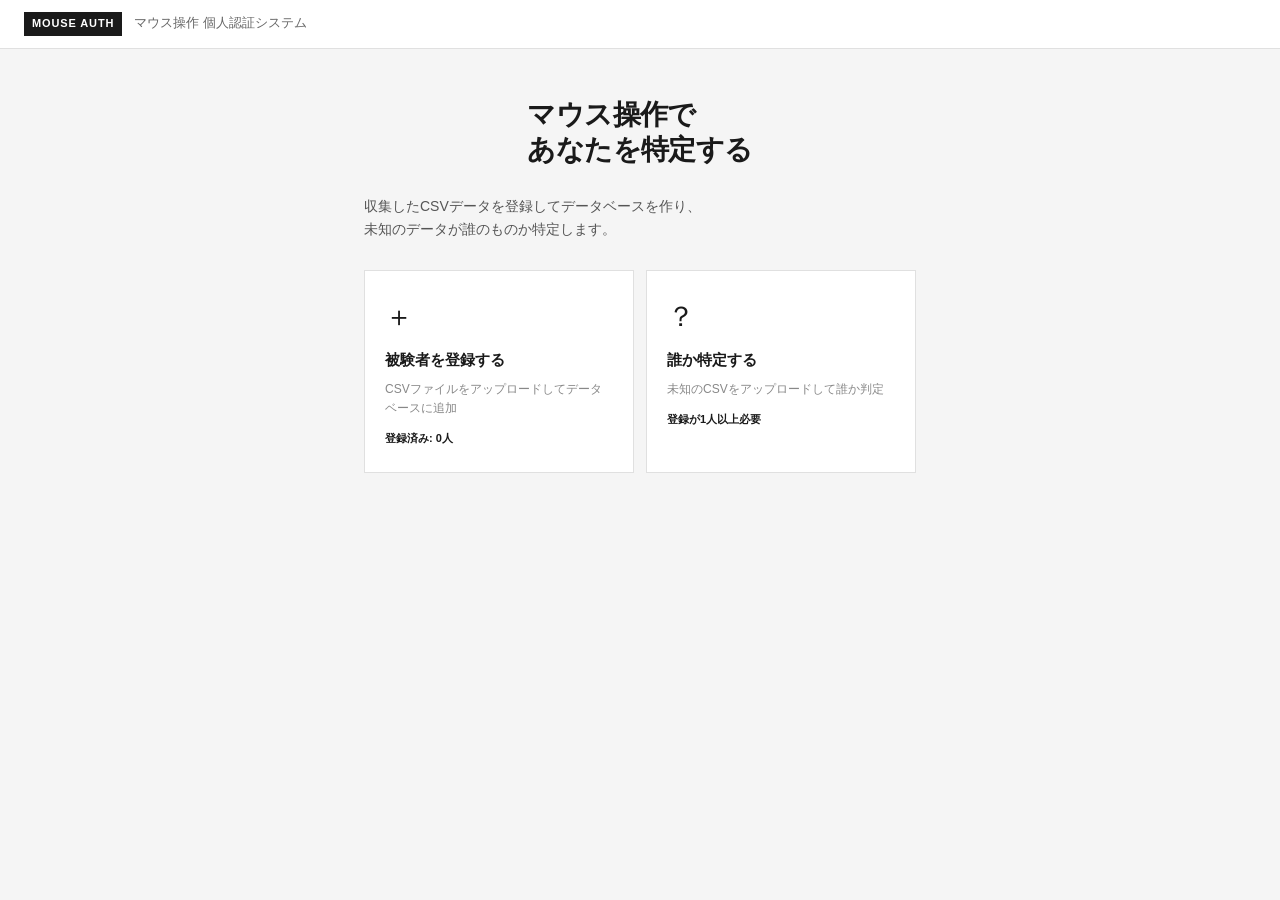
==== index.html @ 6346a67e "Add files via upload" ====
<!DOCTYPE html>
<html lang="ja">
<head>
    <meta charset="UTF-8">
    <meta name="viewport" content="width=device-width, initial-scale=1.0">
    <title>マウス認証システム</title>
    <link rel="stylesheet" href="style.css">
</head>
<body>

<!-- ==============================
     VIEW: ホーム
============================== -->
<div class="view active" id="view-home">
    <header class="header">
        <span class="badge">MOUSE AUTH</span>
        <span class="header-title">マウス操作 個人認証システム</span>
    </header>

    <div class="content">
        <h1>マウス操作で<br>あなたを特定する</h1>
        <p>収集したCSVデータを登録してデータベースを作り、<br>未知のデータが誰のものか特定します。</p>

        <div class="card-grid">
            <div class="card" onclick="showView('view-register')">
                <div class="card-icon">＋</div>
                <div class="card-title">被験者を登録する</div>
                <div class="card-desc">CSVファイルをアップロードしてデータベースに追加</div>
                <div class="card-count" id="home-count">登録済み: 0人</div>
            </div>
            <div class="card" onclick="showView('view-auth')">
                <div class="card-icon">？</div>
                <div class="card-title">誰か特定する</div>
                <div class="card-desc">未知のCSVをアップロードして誰か判定</div>
                <div class="card-count">登録が1人以上必要</div>
            </div>
        </div>

        <div class="db-status" id="db-status" style="display:none">
            <div class="db-status-title">登録済み被験者</div>
            <div id="db-list" class="db-list"></div>
            <button class="btn-danger" onclick="clearDatabase()">データベースをリセット</button>
        </div>
    </div>
</div>


<!-- ==============================
     VIEW: 登録
============================== -->
<div class="view" id="view-register">
    <header class="header">
        <button class="back-btn" onclick="showView('view-home')">← 戻る</button>
        <span class="badge">REGISTER</span>
        <span class="header-title">被験者を登録</span>
    </header>

    <div class="content">
        <h2>CSVファイルをアップロード</h2>
        <p>データ収集サイトでダウンロードしたCSVをアップロードしてください。<br>同じ被験者のファイルを複数まとめて選択できます。</p>

        <div class="upload-area" id="upload-area-register"
            ondragover="event.preventDefault()"
            ondrop="handleDrop(event, 'register')">
            <div class="upload-icon">↑</div>
            <div class="upload-text">クリックまたはドラッグ＆ドロップ</div>
            <div class="upload-sub">mouse_ID_SESSION.csv</div>
            <input type="file" id="file-input-register" accept=".csv" multiple
                style="display:none" onchange="handleFiles(this.files, 'register')">
        </div>

        <div id="register-result" class="result-box" style="display:none"></div>

        <button class="btn" onclick="document.getElementById('file-input-register').click()">
            ファイルを選択
        </button>
    </div>
</div>


<!-- ==============================
     VIEW: 認証
============================== -->
<div class="view" id="view-auth">
    <header class="header">
        <button class="back-btn" onclick="showView('view-home')">← 戻る</button>
        <span class="badge">AUTH</span>
        <span class="header-title">誰か特定する</span>
    </header>

    <div class="content">
        <h2>未知のCSVをアップロード</h2>
        <p>誰のものか分からないCSVファイルをアップロードしてください。<br>データベースと比較して最も近い人物を特定します。</p>

        <div class="upload-area" id="upload-area-auth"
            ondragover="event.preventDefault()"
            ondrop="handleDrop(event, 'auth')">
            <div class="upload-icon">↑</div>
            <div class="upload-text">クリックまたはドラッグ＆ドロップ</div>
            <div class="upload-sub">判定したいCSVファイル</div>
            <input type="file" id="file-input-auth" accept=".csv"
                style="display:none" onchange="handleFiles(this.files, 'auth')">
        </div>

        <div id="auth-result" style="display:none">
            <!-- 判定結果 -->
            <div class="result-verdict" id="result-verdict"></div>

            <!-- スコア一覧 -->
            <div class="score-list" id="score-list"></div>

            <!-- 特徴量比較 -->
            <div class="feature-compare" id="feature-compare"></div>
        </div>

        <button class="btn" onclick="document.getElementById('file-input-auth').click()">
            ファイルを選択
        </button>
    </div>
</div>

<script src="auth.js"></script>
</body>
</html>
---- style.css ----
*, *::before, *::after { box-sizing: border-box; margin: 0; padding: 0; }

body {
    font-family: 'Helvetica Neue', Arial, sans-serif;
    background: #f5f5f5;
    color: #1a1a1a;
    font-size: 15px;
    line-height: 1.6;
    min-height: 100vh;
}

/* =====================
   View system
===================== */
.view { display: none; min-height: 100vh; flex-direction: column; }
.view.active { display: flex; }

/* =====================
   Header
===================== */
.header {
    background: #fff;
    border-bottom: 1px solid #e0e0e0;
    padding: 12px 24px;
    display: flex;
    align-items: center;
    gap: 12px;
    position: sticky;
    top: 0;
    z-index: 10;
}

.badge {
    font-size: 11px;
    font-weight: 700;
    background: #1a1a1a;
    color: #fff;
    padding: 3px 8px;
    letter-spacing: 0.08em;
}

.header-title { font-size: 13px; color: #666; }

.back-btn {
    background: none;
    border: 1px solid #e0e0e0;
    font-size: 13px;
    padding: 4px 12px;
    cursor: pointer;
    font-family: inherit;
    color: #444;
    transition: border-color 0.15s;
}
.back-btn:hover { border-color: #1a1a1a; }

/* =====================
   Content
===================== */
.content {
    flex: 1;
    display: flex;
    flex-direction: column;
    align-items: center;
    padding: 48px 24px;
    gap: 28px;
    max-width: 600px;
    margin: 0 auto;
    width: 100%;
}

h1 { font-size: 28px; font-weight: 700; letter-spacing: -0.02em; line-height: 1.25; }
h2 { font-size: 22px; font-weight: 700; letter-spacing: -0.01em; align-self: flex-start; }
p  { font-size: 14px; color: #555; align-self: flex-start; line-height: 1.7; }

/* =====================
   Home cards
===================== */
.card-grid {
    display: grid;
    grid-template-columns: 1fr 1fr;
    gap: 12px;
    width: 100%;
}

.card {
    background: #fff;
    border: 1px solid #e0e0e0;
    padding: 24px 20px;
    cursor: pointer;
    transition: border-color 0.15s, box-shadow 0.15s;
    display: flex;
    flex-direction: column;
    gap: 8px;
}
.card:hover { border-color: #1a1a1a; box-shadow: 0 2px 8px rgba(0,0,0,0.06); }

.card-icon { font-size: 28px; }
.card-title { font-size: 15px; font-weight: 700; }
.card-desc { font-size: 12px; color: #888; line-height: 1.6; }
.card-count { font-size: 11px; font-weight: 700; color: #1a1a1a; margin-top: 4px; }

/* =====================
   DB Status
===================== */
.db-status {
    background: #fff;
    border: 1px solid #e0e0e0;
    padding: 20px;
    width: 100%;
}
.db-status-title {
    font-size: 11px;
    font-weight: 700;
    color: #999;
    letter-spacing: 0.08em;
    text-transform: uppercase;
    margin-bottom: 12px;
}
.db-list { display: flex; flex-direction: column; gap: 6px; margin-bottom: 16px; }
.db-item {
    display: flex;
    justify-content: space-between;
    align-items: center;
    font-size: 13px;
    padding: 8px 0;
    border-bottom: 1px solid #f0f0f0;
}
.db-item:last-child { border-bottom: none; }
.db-item-id { font-weight: 700; }
.db-item-sessions { color: #888; font-size: 12px; }

/* =====================
   Upload area
===================== */
.upload-area {
    width: 100%;
    border: 2px dashed #d0d0d0;
    background: #fff;
    padding: 40px 24px;
    text-align: center;
    cursor: pointer;
    transition: border-color 0.15s, background 0.15s;
    display: flex;
    flex-direction: column;
    align-items: center;
    gap: 8px;
}
.upload-area:hover { border-color: #1a1a1a; background: #fafafa; }

.upload-icon { font-size: 32px; color: #ccc; }
.upload-text { font-size: 14px; font-weight: 600; color: #444; }
.upload-sub { font-size: 12px; color: #aaa; }

/* =====================
   Buttons
===================== */
.btn {
    background: #1a1a1a;
    color: #fff;
    border: none;
    font-family: inherit;
    font-size: 14px;
    font-weight: 700;
    padding: 12px 28px;
    cursor: pointer;
    transition: background 0.15s;
}
.btn:hover  { background: #333; }
.btn:active { background: #000; }

.btn-danger {
    background: none;
    border: 1px solid #e0e0e0;
    color: #e53e3e;
    font-family: inherit;
    font-size: 12px;
    padding: 8px 16px;
    cursor: pointer;
    transition: border-color 0.15s;
}
.btn-danger:hover { border-color: #e53e3e; }

/* =====================
   Register result
===================== */
.result-box {
    width: 100%;
    background: #fff;
    border: 1px solid #e0e0e0;
    border-left: 3px solid #1a1a1a;
    padding: 16px;
    font-size: 13px;
    color: #333;
    line-height: 1.9;
}
.result-box.success { border-left-color: #38a169; }
.result-box.error   { border-left-color: #e53e3e; }

/* =====================
   Auth result: verdict
===================== */
.result-verdict {
    width: 100%;
    background: #1a1a1a;
    color: #fff;
    padding: 28px 24px;
    margin-bottom: 12px;
    display: flex;
    flex-direction: column;
    gap: 8px;
}
.verdict-label {
    font-size: 11px;
    letter-spacing: 0.12em;
    font-weight: 700;
    color: #aaa;
    text-transform: uppercase;
}
.verdict-name {
    font-size: 36px;
    font-weight: 700;
    letter-spacing: -0.02em;
}
.verdict-score {
    font-size: 13px;
    color: #ccc;
}

/* =====================
   Score list
===================== */
.score-list {
    width: 100%;
    display: flex;
    flex-direction: column;
    gap: 6px;
    margin-bottom: 12px;
}

.score-item {
    background: #fff;
    border: 1px solid #e0e0e0;
    padding: 12px 16px;
    display: flex;
    flex-direction: column;
    gap: 6px;
}
.score-item.top { border-color: #1a1a1a; }

.score-row {
    display: flex;
    justify-content: space-between;
    align-items: center;
    font-size: 13px;
}
.score-id   { font-weight: 700; }
.score-pct  { font-size: 13px; font-weight: 700; }

.score-bar-track {
    height: 4px;
    background: #f0f0f0;
    border-radius: 2px;
    overflow: hidden;
}
.score-bar-fill {
    height: 100%;
    background: #1a1a1a;
    border-radius: 2px;
    transition: width 0.6s ease;
}
.score-item.top .score-bar-fill { background: #1a1a1a; }

/* =====================
   Feature compare
===================== */
.feature-compare {
    width: 100%;
    background: #fff;
    border: 1px solid #e0e0e0;
    padding: 16px;
}
.feature-compare-title {
    font-size: 11px;
    font-weight: 700;
    color: #999;
    letter-spacing: 0.08em;
    text-transform: uppercase;
    margin-bottom: 12px;
}
.feature-row {
    display: grid;
    grid-template-columns: 1fr 1fr 1fr;
    gap: 4px;
    padding: 7px 0;
    border-bottom: 1px solid #f0f0f0;
    font-size: 12px;
    align-items: center;
}
.feature-row:last-child { border-bottom: none; }
.feature-name  { color: #888; }
.feature-val   { font-weight: 700; text-align: right; font-variant-numeric: tabular-nums; }
.feature-val.unknown { color: #1a1a1a; }
.feature-val.known   { color: #888; }
.feature-diff  { text-align: right; font-size: 11px; }
.feature-diff.close { color: #38a169; }
.feature-diff.far   { color: #e53e3e; }
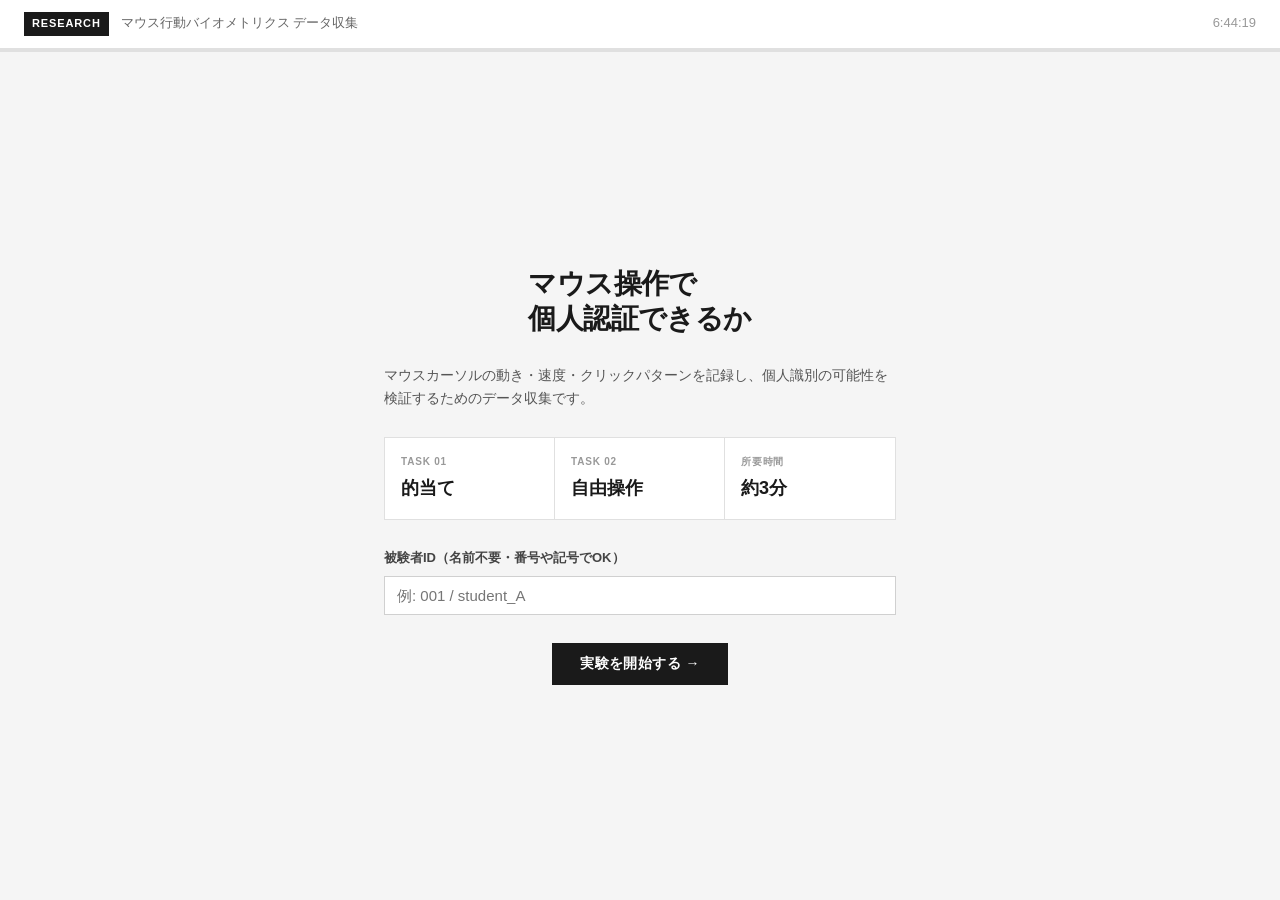
==== commit 6d87ef1e: "Add files via upload" ====
--- a/index.html
+++ b/index.html
@@ -3,122 +3,216 @@
 <head>
     <meta charset="UTF-8">
     <meta name="viewport" content="width=device-width, initial-scale=1.0">
-    <title>マウス認証システム</title>
+    <title>マウス認証研究 | データ収集</title>
     <link rel="stylesheet" href="style.css">
 </head>
 <body>
 
-<!-- ==============================
-     VIEW: ホーム
-============================== -->
-<div class="view active" id="view-home">
-    <header class="header">
-        <span class="badge">MOUSE AUTH</span>
-        <span class="header-title">マウス操作 個人認証システム</span>
-    </header>
-
-    <div class="content">
-        <h1>マウス操作で<br>あなたを特定する</h1>
-        <p>収集したCSVデータを登録してデータベースを作り、<br>未知のデータが誰のものか特定します。</p>
-
-        <div class="card-grid">
-            <div class="card" onclick="showView('view-register')">
-                <div class="card-icon">＋</div>
-                <div class="card-title">被験者を登録する</div>
-                <div class="card-desc">CSVファイルをアップロードしてデータベースに追加</div>
-                <div class="card-count" id="home-count">登録済み: 0人</div>
-            </div>
-            <div class="card" onclick="showView('view-auth')">
-                <div class="card-icon">？</div>
-                <div class="card-title">誰か特定する</div>
-                <div class="card-desc">未知のCSVをアップロードして誰か判定</div>
-                <div class="card-count">登録が1人以上必要</div>
-            </div>
-        </div>
-
-        <div class="db-status" id="db-status" style="display:none">
-            <div class="db-status-title">登録済み被験者</div>
-            <div id="db-list" class="db-list"></div>
-            <button class="btn-danger" onclick="clearDatabase()">データベースをリセット</button>
-        </div>
-    </div>
-</div>
-
-
-<!-- ==============================
-     VIEW: 登録
-============================== -->
-<div class="view" id="view-register">
-    <header class="header">
-        <button class="back-btn" onclick="showView('view-home')">← 戻る</button>
-        <span class="badge">REGISTER</span>
-        <span class="header-title">被験者を登録</span>
-    </header>
-
-    <div class="content">
-        <h2>CSVファイルをアップロード</h2>
-        <p>データ収集サイトでダウンロードしたCSVをアップロードしてください。<br>同じ被験者のファイルを複数まとめて選択できます。</p>
-
-        <div class="upload-area" id="upload-area-register"
-            ondragover="event.preventDefault()"
-            ondrop="handleDrop(event, 'register')">
-            <div class="upload-icon">↑</div>
-            <div class="upload-text">クリックまたはドラッグ＆ドロップ</div>
-            <div class="upload-sub">mouse_ID_SESSION.csv</div>
-            <input type="file" id="file-input-register" accept=".csv" multiple
-                style="display:none" onchange="handleFiles(this.files, 'register')">
-        </div>
-
-        <div id="register-result" class="result-box" style="display:none"></div>
-
-        <button class="btn" onclick="document.getElementById('file-input-register').click()">
-            ファイルを選択
-        </button>
-    </div>
-</div>
-
-
-<!-- ==============================
-     VIEW: 認証
-============================== -->
-<div class="view" id="view-auth">
-    <header class="header">
-        <button class="back-btn" onclick="showView('view-home')">← 戻る</button>
-        <span class="badge">AUTH</span>
-        <span class="header-title">誰か特定する</span>
-    </header>
-
-    <div class="content">
-        <h2>未知のCSVをアップロード</h2>
-        <p>誰のものか分からないCSVファイルをアップロードしてください。<br>データベースと比較して最も近い人物を特定します。</p>
-
-        <div class="upload-area" id="upload-area-auth"
-            ondragover="event.preventDefault()"
-            ondrop="handleDrop(event, 'auth')">
-            <div class="upload-icon">↑</div>
-            <div class="upload-text">クリックまたはドラッグ＆ドロップ</div>
-            <div class="upload-sub">判定したいCSVファイル</div>
-            <input type="file" id="file-input-auth" accept=".csv"
-                style="display:none" onchange="handleFiles(this.files, 'auth')">
-        </div>
-
-        <div id="auth-result" style="display:none">
-            <!-- 判定結果 -->
-            <div class="result-verdict" id="result-verdict"></div>
-
-            <!-- スコア一覧 -->
-            <div class="score-list" id="score-list"></div>
-
-            <!-- 特徴量比較 -->
-            <div class="feature-compare" id="feature-compare"></div>
-        </div>
-
-        <button class="btn" onclick="document.getElementById('file-input-auth').click()">
-            ファイルを選択
-        </button>
-    </div>
-</div>
-
-<script src="auth.js"></script>
+<!-- PAGE 1: トップ -->
+<section class="page active" id="page-landing">
+    <header class="header">
+        <span class="badge">RESEARCH</span>
+        <span class="header-title">マウス行動バイオメトリクス データ収集</span>
+        <span class="header-right" id="clock"></span>
+    </header>
+    <div class="progress"><div class="progress-bar" style="width:0%"></div></div>
+
+    <div class="content">
+        <h1>マウス操作で<br>個人認証できるか</h1>
+        <p>マウスカーソルの動き・速度・クリックパターンを記録し、個人識別の可能性を検証するためのデータ収集です。</p>
+
+        <div class="info-grid">
+            <div class="info-cell">
+                <div class="info-label">TASK 01</div>
+                <div class="info-value">的当て</div>
+            </div>
+            <div class="info-cell">
+                <div class="info-label">TASK 02</div>
+                <div class="info-value">自由操作</div>
+            </div>
+            <div class="info-cell">
+                <div class="info-label">所要時間</div>
+                <div class="info-value">約3分</div>
+            </div>
+        </div>
+
+        <div class="form-group">
+            <label class="form-label" for="pid-input">被験者ID（名前不要・番号や記号でOK）</label>
+            <input type="text" class="form-input" id="pid-input"
+                placeholder="例: 001 / student_A" maxlength="30" autocomplete="off">
+        </div>
+
+        <button class="btn" onclick="startExperiment()">実験を開始する →</button>
+    </div>
+</section>
+
+
+<!-- PAGE 2: 的当て 説明 -->
+<section class="page" id="page-target-intro">
+    <header class="header">
+        <span class="badge">TASK 01</span>
+        <span class="header-title">的当てタスク — 説明</span>
+        <span class="header-right" id="pid-label-1"></span>
+    </header>
+    <div class="progress"><div class="progress-bar" style="width:25%"></div></div>
+
+    <div class="content">
+        <h2>的当てタスク</h2>
+
+        <div class="steps">
+            <div class="step">
+                <span class="step-num">01</span>
+                <span class="step-text">画面上に丸いターゲットが表示されます。</span>
+            </div>
+            <div class="step">
+                <span class="step-num">02</span>
+                <span class="step-text">できるだけ素早く正確にクリックしてください。</span>
+            </div>
+            <div class="step">
+                <span class="step-num">03</span>
+                <span class="step-text">クリックすると次のターゲットが出ます。合計 20回 で終了します。</span>
+            </div>
+            <div class="step">
+                <span class="step-num">04</span>
+                <span class="step-text">マウスの軌跡・速度・クリック位置を記録します。</span>
+            </div>
+        </div>
+
+        <button class="btn" onclick="startTargetTask()">タスク開始 →</button>
+    </div>
+</section>
+
+
+<!-- PAGE 3: 的当て 実行 -->
+<section class="page" id="page-target">
+    <header class="header">
+        <span class="badge rec">● REC</span>
+        <span class="header-title">的当てタスク 実行中</span>
+    </header>
+    <div class="progress"><div class="progress-bar" style="width:50%"></div></div>
+
+    <div class="task-area" id="target-area">
+        <div class="task-hud">
+            <div class="hud-stat">
+                <div class="hud-label">残り</div>
+                <div class="hud-value" id="remaining">20</div>
+            </div>
+            <div class="hud-stat">
+                <div class="hud-label">クリック</div>
+                <div class="hud-value" id="clicked">0</div>
+            </div>
+            <div class="hud-stat">
+                <div class="hud-label">記録数</div>
+                <div class="hud-value" id="rec-pts">0</div>
+            </div>
+        </div>
+        <canvas class="trail-canvas" id="target-canvas"></canvas>
+    </div>
+</section>
+
+
+<!-- PAGE 4: 自由操作 説明 -->
+<section class="page" id="page-free-intro">
+    <header class="header">
+        <span class="badge">TASK 02</span>
+        <span class="header-title">自由操作タスク — 説明</span>
+        <span class="header-right" id="pid-label-2"></span>
+    </header>
+    <div class="progress"><div class="progress-bar" style="width:62%"></div></div>
+
+    <div class="content">
+        <h2>自由操作タスク</h2>
+
+        <div class="steps">
+            <div class="step">
+                <span class="step-num">01</span>
+                <span class="step-text">エリア内で自由にマウスを動かしてください。決まった動きはありません。</span>
+            </div>
+            <div class="step">
+                <span class="step-num">02</span>
+                <span class="step-text">クリックしても構いません。自然な操作をしてください。</span>
+            </div>
+            <div class="step">
+                <span class="step-num">03</span>
+                <span class="step-text">30秒間 記録します。タイマーが終わると自動で次へ進みます。</span>
+            </div>
+        </div>
+
+        <button class="btn" onclick="startFreeTask()">タスク開始 →</button>
+    </div>
+</section>
+
+
+<!-- PAGE 5: 自由操作 実行 -->
+<section class="page" id="page-free">
+    <header class="header">
+        <span class="badge rec">● REC</span>
+        <span class="header-title">自由操作タスク 実行中</span>
+    </header>
+    <div class="progress"><div class="progress-bar" style="width:83%"></div></div>
+
+    <div class="free-body">
+        <div class="free-meta">
+            <span>エリア内でマウスを自由に動かしてください</span>
+            <span class="timer-text" id="timer-text">30s</span>
+        </div>
+        <div class="timer-track">
+            <div class="timer-fill" id="timer-fill" style="width:100%"></div>
+        </div>
+        <div class="free-area" id="free-area">
+            <canvas class="trail-canvas" id="free-canvas"></canvas>
+            <div class="free-hint">
+                <div class="free-countdown" id="big-countdown">30</div>
+                <div class="free-hint-text">マウスをエリア内で動かしてください</div>
+            </div>
+        </div>
+    </div>
+</section>
+
+
+<!-- PAGE 6: 完了 -->
+<section class="page" id="page-complete">
+    <header class="header">
+        <span class="badge">COMPLETE</span>
+        <span class="header-title">データ収集完了</span>
+    </header>
+    <div class="progress"><div class="progress-bar" style="width:100%"></div></div>
+
+    <div class="content">
+        <div class="check-mark">✓</div>
+        <h2>収集完了！</h2>
+
+        <div class="data-grid">
+            <div class="data-cell">
+                <div class="data-label">被験者ID</div>
+                <div class="data-value" id="sum-pid">—</div>
+            </div>
+            <div class="data-cell">
+                <div class="data-label">セッションID</div>
+                <div class="data-value" id="sum-sid">—</div>
+            </div>
+            <div class="data-cell">
+                <div class="data-label">総記録ポイント</div>
+                <div class="data-value" id="sum-pts">—</div>
+            </div>
+            <div class="data-cell">
+                <div class="data-label">的当てクリック数</div>
+                <div class="data-value" id="sum-clicks">—</div>
+            </div>
+        </div>
+
+        <div class="notice">
+            CSVファイルをダウンロードして、研究者にメール・LINEで送ってください。<br>
+            ファイル名はそのままにしておいてください。
+        </div>
+
+        <div class="btn-row">
+            <button class="btn" onclick="downloadCSV()">CSVをダウンロード ↓</button>
+            <button class="btn-outline" onclick="location.reload()">別セッションを記録する →</button>
+        </div>
+    </div>
+</section>
+
+<script src="app.js"></script>
 </body>
 </html>
--- a/style.css
+++ b/style.css
@@ -1,4 +1,8 @@
-*, *::before, *::after { box-sizing: border-box; margin: 0; padding: 0; }
+*, *::before, *::after {
+    box-sizing: border-box;
+    margin: 0;
+    padding: 0;
+}
 
 body {
     font-family: 'Helvetica Neue', Arial, sans-serif;
@@ -6,14 +10,19 @@
     color: #1a1a1a;
     font-size: 15px;
     line-height: 1.6;
+}
+
+/* =====================
+   Page system
+===================== */
+.page {
+    display: none;
     min-height: 100vh;
-}
-
-/* =====================
-   View system
-===================== */
-.view { display: none; min-height: 100vh; flex-direction: column; }
-.view.active { display: flex; }
+    flex-direction: column;
+}
+.page.active {
+    display: flex;
+}
 
 /* =====================
    Header
@@ -25,9 +34,6 @@
     display: flex;
     align-items: center;
     gap: 12px;
-    position: sticky;
-    top: 0;
-    z-index: 10;
 }
 
 .badge {
@@ -39,117 +45,137 @@
     letter-spacing: 0.08em;
 }
 
-.header-title { font-size: 13px; color: #666; }
-
-.back-btn {
-    background: none;
-    border: 1px solid #e0e0e0;
-    font-size: 13px;
-    padding: 4px 12px;
-    cursor: pointer;
-    font-family: inherit;
-    color: #444;
-    transition: border-color 0.15s;
-}
-.back-btn:hover { border-color: #1a1a1a; }
-
-/* =====================
-   Content
+.badge.rec {
+    background: #e53e3e;
+}
+
+.header-title {
+    font-size: 13px;
+    color: #666;
+}
+
+.header-right {
+    margin-left: auto;
+    font-size: 13px;
+    color: #999;
+    font-variant-numeric: tabular-nums;
+}
+
+/* =====================
+   Progress
+===================== */
+.progress {
+    height: 3px;
+    background: #e0e0e0;
+}
+.progress-bar {
+    height: 100%;
+    background: #1a1a1a;
+    transition: width 0.4s ease;
+}
+
+/* =====================
+   Content (centered pages)
 ===================== */
 .content {
     flex: 1;
     display: flex;
     flex-direction: column;
     align-items: center;
+    justify-content: center;
     padding: 48px 24px;
     gap: 28px;
-    max-width: 600px;
+    max-width: 560px;
     margin: 0 auto;
     width: 100%;
 }
 
-h1 { font-size: 28px; font-weight: 700; letter-spacing: -0.02em; line-height: 1.25; }
-h2 { font-size: 22px; font-weight: 700; letter-spacing: -0.01em; align-self: flex-start; }
-p  { font-size: 14px; color: #555; align-self: flex-start; line-height: 1.7; }
-
-/* =====================
-   Home cards
-===================== */
-.card-grid {
+/* =====================
+   Typography
+===================== */
+h1 {
+    font-size: 28px;
+    font-weight: 700;
+    letter-spacing: -0.02em;
+    line-height: 1.25;
+}
+
+h2 {
+    font-size: 22px;
+    font-weight: 700;
+    letter-spacing: -0.01em;
+    align-self: flex-start;
+}
+
+p {
+    color: #555;
+    font-size: 14px;
+    align-self: flex-start;
+}
+
+/* =====================
+   Info grid
+===================== */
+.info-grid {
     display: grid;
-    grid-template-columns: 1fr 1fr;
-    gap: 12px;
-    width: 100%;
-}
-
-.card {
-    background: #fff;
-    border: 1px solid #e0e0e0;
-    padding: 24px 20px;
-    cursor: pointer;
-    transition: border-color 0.15s, box-shadow 0.15s;
-    display: flex;
-    flex-direction: column;
-    gap: 8px;
-}
-.card:hover { border-color: #1a1a1a; box-shadow: 0 2px 8px rgba(0,0,0,0.06); }
-
-.card-icon { font-size: 28px; }
-.card-title { font-size: 15px; font-weight: 700; }
-.card-desc { font-size: 12px; color: #888; line-height: 1.6; }
-.card-count { font-size: 11px; font-weight: 700; color: #1a1a1a; margin-top: 4px; }
-
-/* =====================
-   DB Status
-===================== */
-.db-status {
-    background: #fff;
-    border: 1px solid #e0e0e0;
-    padding: 20px;
-    width: 100%;
-}
-.db-status-title {
-    font-size: 11px;
-    font-weight: 700;
+    grid-template-columns: repeat(3, 1fr);
+    border: 1px solid #e0e0e0;
+    width: 100%;
+}
+
+.info-cell {
+    background: #fff;
+    padding: 16px;
+    display: flex;
+    flex-direction: column;
+    gap: 4px;
+    border-right: 1px solid #e0e0e0;
+}
+.info-cell:last-child { border-right: none; }
+
+.info-label {
+    font-size: 10px;
     color: #999;
+    font-weight: 700;
     letter-spacing: 0.08em;
     text-transform: uppercase;
-    margin-bottom: 12px;
-}
-.db-list { display: flex; flex-direction: column; gap: 6px; margin-bottom: 16px; }
-.db-item {
-    display: flex;
-    justify-content: space-between;
-    align-items: center;
-    font-size: 13px;
-    padding: 8px 0;
-    border-bottom: 1px solid #f0f0f0;
-}
-.db-item:last-child { border-bottom: none; }
-.db-item-id { font-weight: 700; }
-.db-item-sessions { color: #888; font-size: 12px; }
-
-/* =====================
-   Upload area
-===================== */
-.upload-area {
-    width: 100%;
-    border: 2px dashed #d0d0d0;
-    background: #fff;
-    padding: 40px 24px;
-    text-align: center;
-    cursor: pointer;
-    transition: border-color 0.15s, background 0.15s;
-    display: flex;
-    flex-direction: column;
-    align-items: center;
+}
+
+.info-value {
+    font-size: 18px;
+    font-weight: 700;
+}
+
+/* =====================
+   Form
+===================== */
+.form-group {
+    display: flex;
+    flex-direction: column;
     gap: 8px;
-}
-.upload-area:hover { border-color: #1a1a1a; background: #fafafa; }
-
-.upload-icon { font-size: 32px; color: #ccc; }
-.upload-text { font-size: 14px; font-weight: 600; color: #444; }
-.upload-sub { font-size: 12px; color: #aaa; }
+    width: 100%;
+}
+
+.form-label {
+    font-size: 13px;
+    color: #444;
+    font-weight: 600;
+}
+
+.form-input {
+    width: 100%;
+    border: 1px solid #d0d0d0;
+    background: #fff;
+    font-size: 15px;
+    font-family: inherit;
+    padding: 10px 12px;
+    outline: none;
+    transition: border-color 0.15s;
+    border-radius: 0;
+    -webkit-appearance: none;
+}
+.form-input:focus { border-color: #1a1a1a; }
+.form-input.error { border-color: #e53e3e; }
 
 /* =====================
    Buttons
@@ -163,144 +189,278 @@
     font-weight: 700;
     padding: 12px 28px;
     cursor: pointer;
+    letter-spacing: 0.03em;
     transition: background 0.15s;
 }
 .btn:hover  { background: #333; }
 .btn:active { background: #000; }
 
-.btn-danger {
-    background: none;
-    border: 1px solid #e0e0e0;
-    color: #e53e3e;
+.btn-outline {
+    background: transparent;
+    color: #1a1a1a;
+    border: 1px solid #ccc;
     font-family: inherit;
-    font-size: 12px;
-    padding: 8px 16px;
+    font-size: 14px;
+    font-weight: 600;
+    padding: 12px 28px;
     cursor: pointer;
     transition: border-color 0.15s;
 }
-.btn-danger:hover { border-color: #e53e3e; }
-
-/* =====================
-   Register result
-===================== */
-.result-box {
-    width: 100%;
-    background: #fff;
-    border: 1px solid #e0e0e0;
-    border-left: 3px solid #1a1a1a;
-    padding: 16px;
-    font-size: 13px;
+.btn-outline:hover { border-color: #1a1a1a; }
+
+.btn-row {
+    display: flex;
+    gap: 12px;
+    flex-wrap: wrap;
+    justify-content: center;
+}
+
+/* =====================
+   Steps
+===================== */
+.steps {
+    display: flex;
+    flex-direction: column;
+    gap: 8px;
+    width: 100%;
+}
+
+.step {
+    display: flex;
+    gap: 16px;
+    align-items: flex-start;
+    background: #fff;
+    border: 1px solid #e0e0e0;
+    padding: 14px 16px;
+}
+
+.step-num {
+    font-size: 11px;
+    font-weight: 700;
+    color: #aaa;
+    min-width: 20px;
+    padding-top: 2px;
+}
+
+.step-text {
+    font-size: 14px;
     color: #333;
-    line-height: 1.9;
-}
-.result-box.success { border-left-color: #38a169; }
-.result-box.error   { border-left-color: #e53e3e; }
-
-/* =====================
-   Auth result: verdict
-===================== */
-.result-verdict {
-    width: 100%;
+    line-height: 1.6;
+}
+
+/* =====================
+   Target task area
+===================== */
+.task-area {
+    flex: 1;
+    position: relative;
+    cursor: crosshair;
+    overflow: hidden;
+    background: #fff;
+}
+
+.task-hud {
+    position: absolute;
+    top: 16px;
+    left: 50%;
+    transform: translateX(-50%);
+    display: flex;
+    gap: 32px;
+    background: rgba(255,255,255,0.96);
+    border: 1px solid #e0e0e0;
+    padding: 10px 24px;
+    z-index: 10;
+    white-space: nowrap;
+}
+
+.hud-stat {
+    display: flex;
+    flex-direction: column;
+    align-items: center;
+    gap: 2px;
+}
+
+.hud-label {
+    font-size: 10px;
+    color: #999;
+    font-weight: 700;
+    letter-spacing: 0.06em;
+    text-transform: uppercase;
+}
+
+.hud-value {
+    font-size: 22px;
+    font-weight: 700;
+    font-variant-numeric: tabular-nums;
+}
+
+/* ---- Target circle ---- */
+/*
+   JSで div.style.width / height を px でセットしてから
+   border-radius: 50% を CSS で当てれば必ず丸になる。
+   親の .task-area は position:relative なので
+   position:absolute + top/left で配置できる。
+*/
+.target-circle {
+    position: absolute;
+    border-radius: 50%;
+    cursor: pointer;
+    border: 2px solid #1a1a1a;
+    background: #efefef;
+    display: flex;
+    align-items: center;
+    justify-content: center;
+    transition: background 0.1s;
+    animation: pop-in 0.15s ease-out;
+}
+.target-circle:hover {
+    background: #e0e0e0;
+}
+
+.target-center {
+    width: 8px;
+    height: 8px;
+    border-radius: 50%;
     background: #1a1a1a;
-    color: #fff;
-    padding: 28px 24px;
-    margin-bottom: 12px;
-    display: flex;
-    flex-direction: column;
-    gap: 8px;
-}
-.verdict-label {
-    font-size: 11px;
-    letter-spacing: 0.12em;
-    font-weight: 700;
-    color: #aaa;
-    text-transform: uppercase;
-}
-.verdict-name {
-    font-size: 36px;
-    font-weight: 700;
-    letter-spacing: -0.02em;
-}
-.verdict-score {
-    font-size: 13px;
-    color: #ccc;
-}
-
-/* =====================
-   Score list
-===================== */
-.score-list {
-    width: 100%;
-    display: flex;
-    flex-direction: column;
-    gap: 6px;
-    margin-bottom: 12px;
-}
-
-.score-item {
-    background: #fff;
-    border: 1px solid #e0e0e0;
-    padding: 12px 16px;
-    display: flex;
-    flex-direction: column;
-    gap: 6px;
-}
-.score-item.top { border-color: #1a1a1a; }
-
-.score-row {
+    pointer-events: none;
+    flex-shrink: 0;
+}
+
+@keyframes pop-in {
+    from { transform: scale(0.3); opacity: 0; }
+    to   { transform: scale(1);   opacity: 1; }
+}
+
+/* Trail canvas */
+.trail-canvas {
+    position: absolute;
+    inset: 0;
+    pointer-events: none;
+}
+
+/* =====================
+   Free task
+===================== */
+.free-body {
+    flex: 1;
+    display: flex;
+    flex-direction: column;
+    padding: 20px 24px;
+    gap: 12px;
+}
+
+.free-meta {
     display: flex;
     justify-content: space-between;
     align-items: center;
     font-size: 13px;
-}
-.score-id   { font-weight: 700; }
-.score-pct  { font-size: 13px; font-weight: 700; }
-
-.score-bar-track {
-    height: 4px;
-    background: #f0f0f0;
-    border-radius: 2px;
-    overflow: hidden;
-}
-.score-bar-fill {
+    color: #666;
+}
+
+.timer-text {
+    font-size: 18px;
+    font-weight: 700;
+    font-variant-numeric: tabular-nums;
+}
+
+.timer-track {
+    height: 3px;
+    background: #e0e0e0;
+}
+.timer-fill {
     height: 100%;
     background: #1a1a1a;
-    border-radius: 2px;
-    transition: width 0.6s ease;
-}
-.score-item.top .score-bar-fill { background: #1a1a1a; }
-
-/* =====================
-   Feature compare
-===================== */
-.feature-compare {
-    width: 100%;
-    background: #fff;
-    border: 1px solid #e0e0e0;
+    transition: width 0.25s linear;
+}
+
+.free-area {
+    flex: 1;
+    position: relative;
+    cursor: crosshair;
+    border: 1px solid #e0e0e0;
+    background: #fff;
+    overflow: hidden;
+}
+
+.free-hint {
+    position: absolute;
+    top: 50%;
+    left: 50%;
+    transform: translate(-50%, -50%);
+    text-align: center;
+    pointer-events: none;
+    user-select: none;
+}
+
+.free-countdown {
+    font-size: 96px;
+    font-weight: 700;
+    color: #1a1a1a;
+    opacity: 0.05;
+    line-height: 1;
+    font-variant-numeric: tabular-nums;
+}
+
+.free-hint-text {
+    font-size: 13px;
+    color: #bbb;
+    margin-top: 8px;
+}
+
+/* =====================
+   Complete page
+===================== */
+.check-mark {
+    width: 64px;
+    height: 64px;
+    border-radius: 50%;
+    border: 2px solid #1a1a1a;
+    display: flex;
+    align-items: center;
+    justify-content: center;
+    font-size: 26px;
+    animation: pop-in 0.4s cubic-bezier(0.34, 1.56, 0.64, 1);
+}
+
+.data-grid {
+    display: grid;
+    grid-template-columns: 1fr 1fr;
+    border: 1px solid #e0e0e0;
+    width: 100%;
+}
+
+.data-cell {
+    background: #fff;
     padding: 16px;
-}
-.feature-compare-title {
-    font-size: 11px;
-    font-weight: 700;
+    border-right: 1px solid #e0e0e0;
+    border-bottom: 1px solid #e0e0e0;
+}
+.data-cell:nth-child(2n)        { border-right: none; }
+.data-cell:nth-last-child(-n+2) { border-bottom: none; }
+
+.data-label {
+    font-size: 10px;
     color: #999;
+    font-weight: 700;
     letter-spacing: 0.08em;
     text-transform: uppercase;
-    margin-bottom: 12px;
-}
-.feature-row {
-    display: grid;
-    grid-template-columns: 1fr 1fr 1fr;
-    gap: 4px;
-    padding: 7px 0;
-    border-bottom: 1px solid #f0f0f0;
-    font-size: 12px;
-    align-items: center;
-}
-.feature-row:last-child { border-bottom: none; }
-.feature-name  { color: #888; }
-.feature-val   { font-weight: 700; text-align: right; font-variant-numeric: tabular-nums; }
-.feature-val.unknown { color: #1a1a1a; }
-.feature-val.known   { color: #888; }
-.feature-diff  { text-align: right; font-size: 11px; }
-.feature-diff.close { color: #38a169; }
-.feature-diff.far   { color: #e53e3e; }
+    margin-bottom: 4px;
+}
+
+.data-value {
+    font-size: 17px;
+    font-weight: 700;
+    word-break: break-all;
+    font-variant-numeric: tabular-nums;
+}
+
+.notice {
+    background: #fff;
+    border: 1px solid #e0e0e0;
+    border-left: 3px solid #1a1a1a;
+    padding: 14px 16px;
+    font-size: 13px;
+    color: #555;
+    line-height: 1.8;
+    width: 100%;
+}
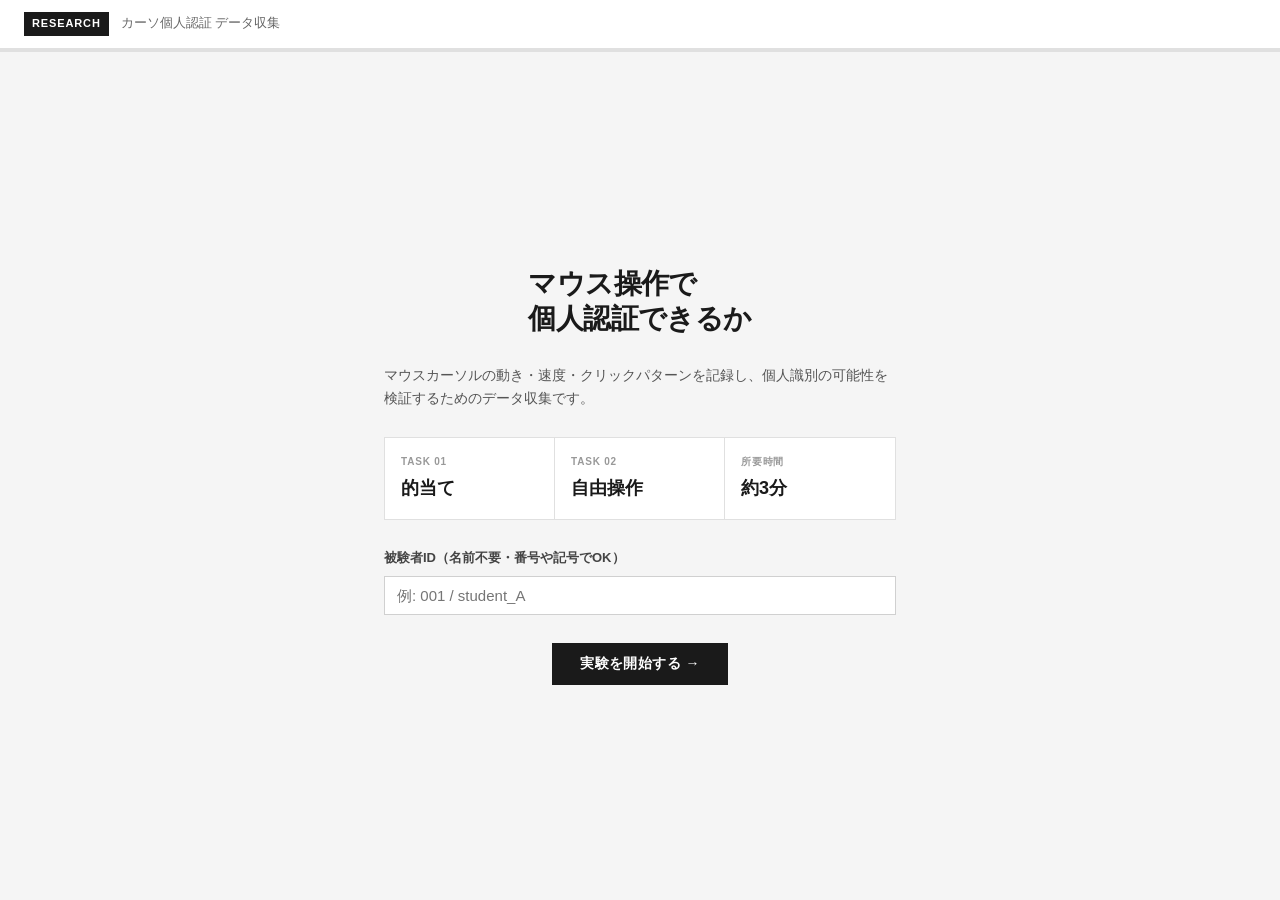
==== commit 29e15bd4: "Update header title and add link to verification page" ====
--- a/index.html
+++ b/index.html
@@ -12,7 +12,8 @@
 <section class="page active" id="page-landing">
     <header class="header">
         <span class="badge">RESEARCH</span>
-        <span class="header-title">マウス行動バイオメトリクス データ収集</span>
+        <span class="header-title">カーソ個人認証 データ収集<link href="/auth/index.html>検証ページへ</link></span>
+    
         <span class="header-right" id="clock"></span>
     </header>
     <div class="progress"><div class="progress-bar" style="width:0%"></div></div>
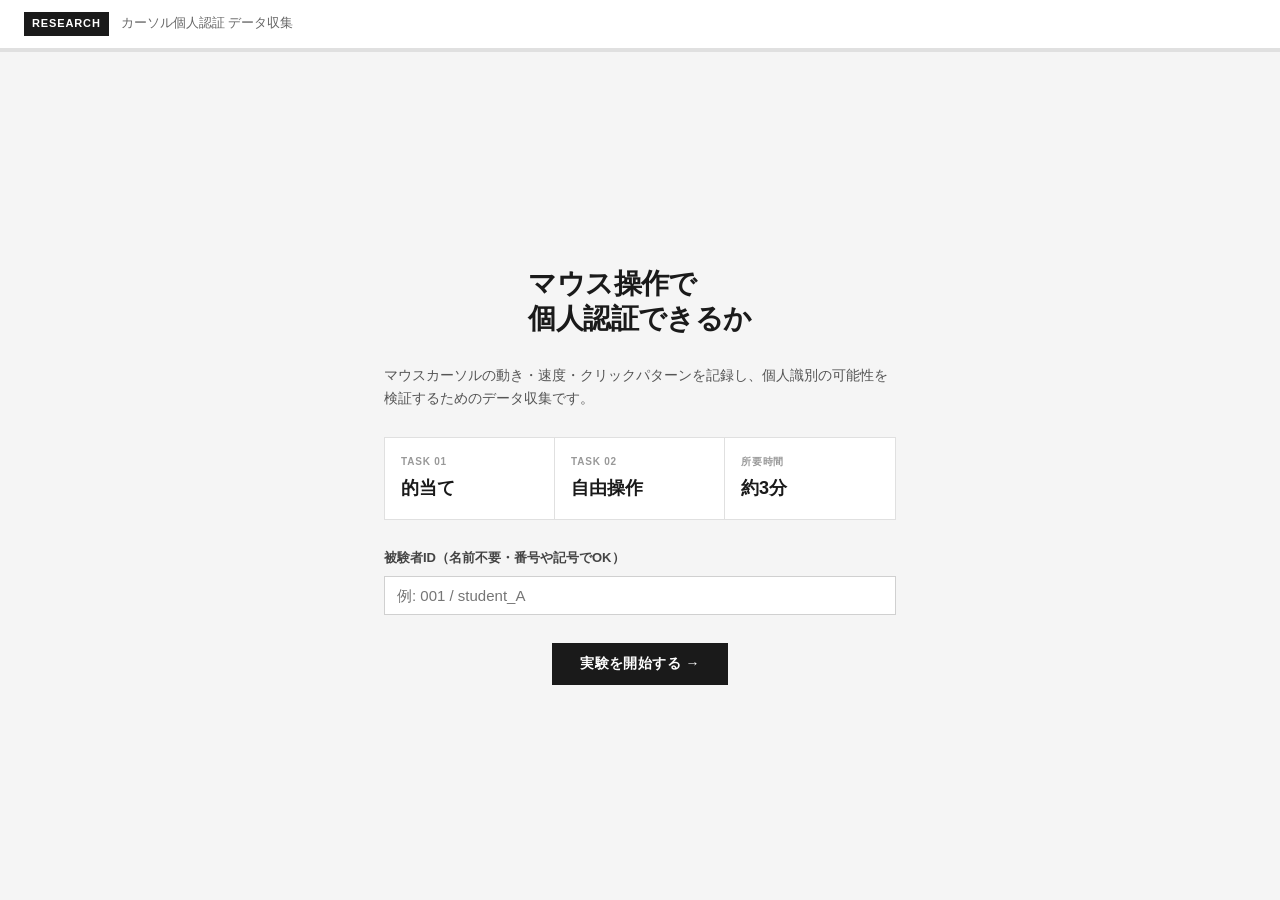
==== commit 26c1d98b: "Update index.html" ====
--- a/index.html
+++ b/index.html
@@ -12,7 +12,7 @@
 <section class="page active" id="page-landing">
     <header class="header">
         <span class="badge">RESEARCH</span>
-        <span class="header-title">カーソ個人認証 データ収集<link href="/auth/index.html>検証ページへ</link></span>
+        <span class="header-title">カーソル個人認証 データ収集<link href="/auth/index.html>検証ページへ</link></span>
     
         <span class="header-right" id="clock"></span>
     </header>
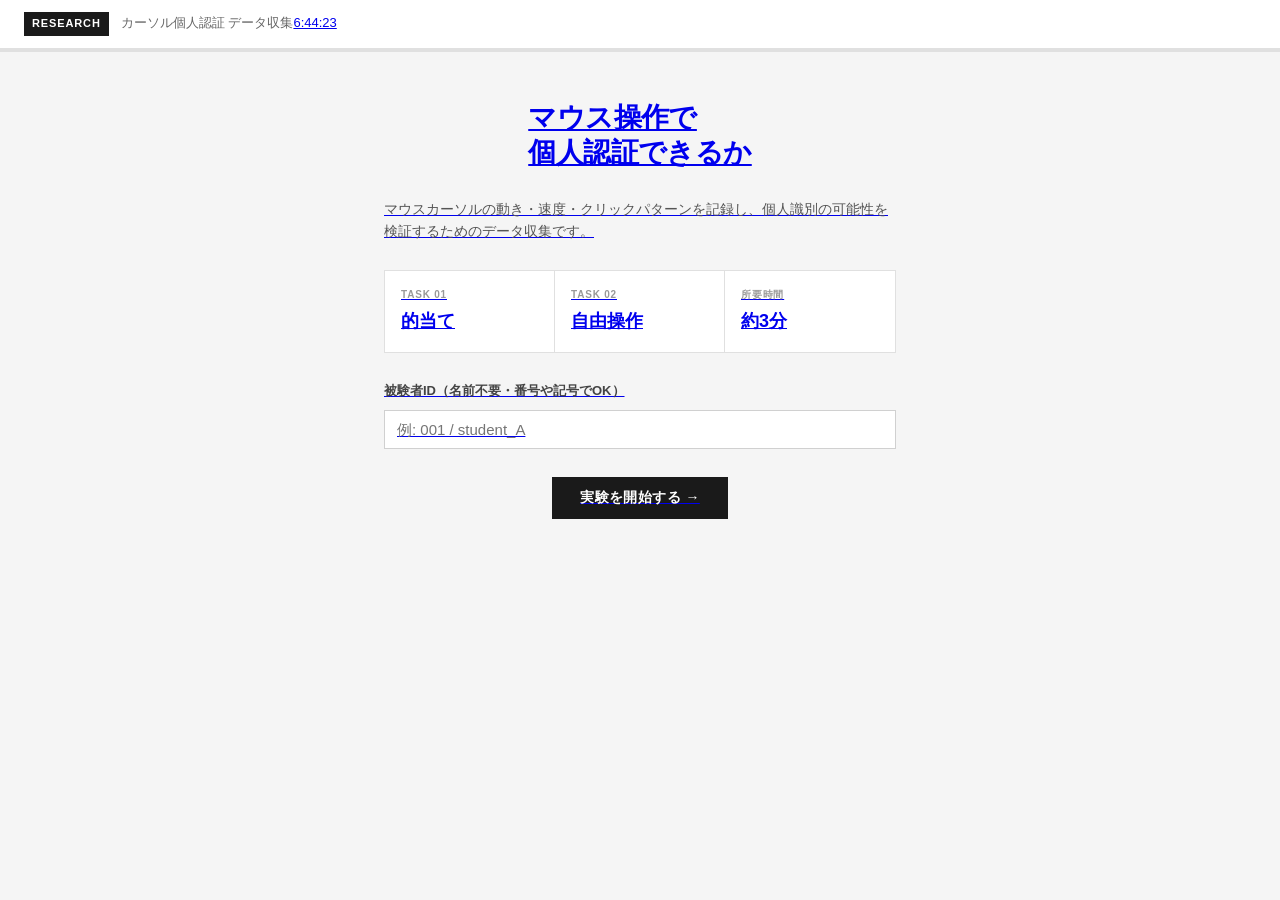
==== commit f0c8e203: "Fix link tag to anchor tag for validation page" ====
--- a/index.html
+++ b/index.html
@@ -12,7 +12,7 @@
 <section class="page active" id="page-landing">
     <header class="header">
         <span class="badge">RESEARCH</span>
-        <span class="header-title">カーソル個人認証 データ収集<link href="/auth/index.html>検証ページへ</link></span>
+        <span class="header-title">カーソル個人認証 データ収集<a href="/auth/index.html>検証ページへ</link></span>
     
         <span class="header-right" id="clock"></span>
     </header>
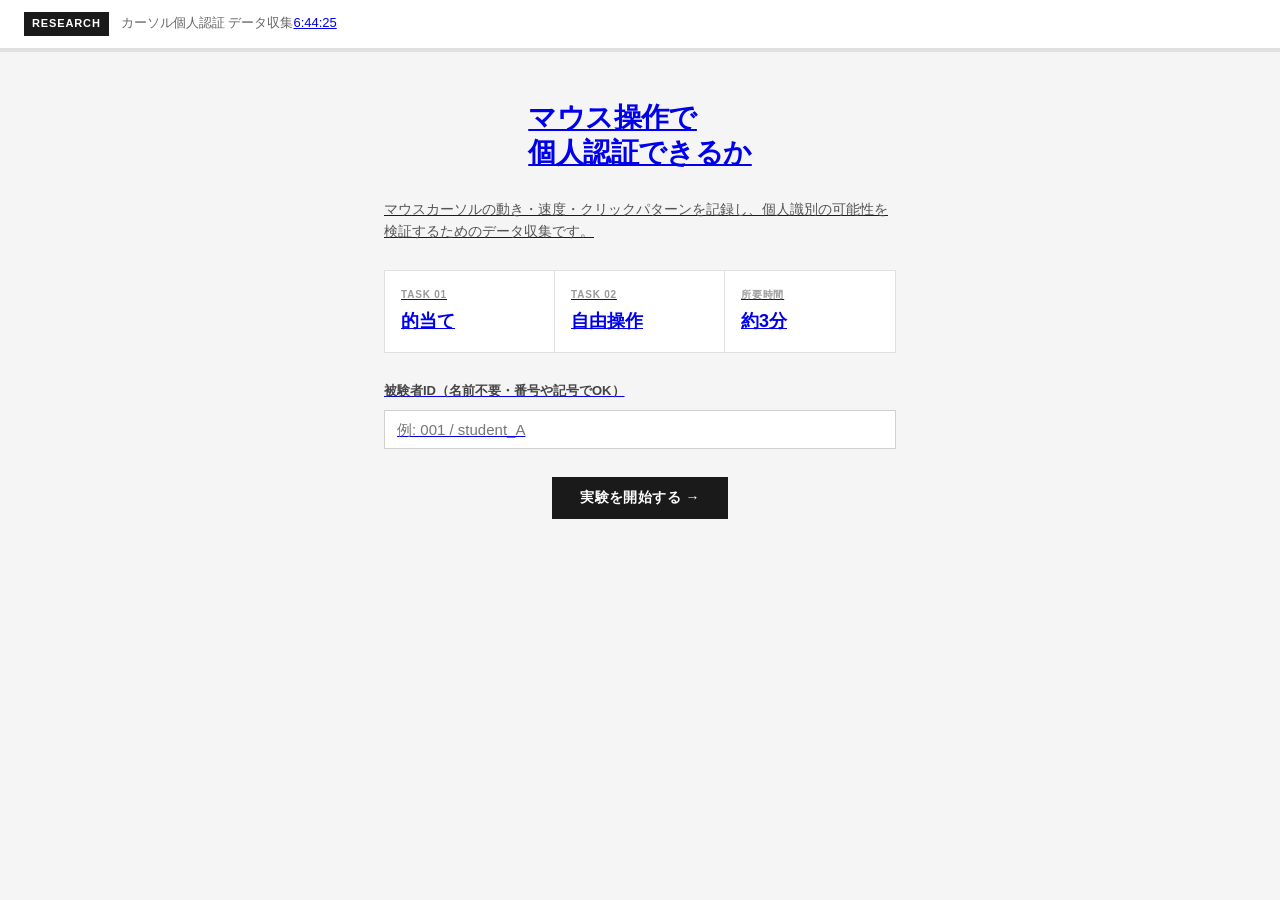
==== commit e34c30f8: "Fix closing tag for anchor element in header" ====
--- a/index.html
+++ b/index.html
@@ -12,7 +12,7 @@
 <section class="page active" id="page-landing">
     <header class="header">
         <span class="badge">RESEARCH</span>
-        <span class="header-title">カーソル個人認証 データ収集<a href="/auth/index.html>検証ページへ</link></span>
+        <span class="header-title">カーソル個人認証 データ収集<a href="/auth/index.html>検証ページへ</a></span>
     
         <span class="header-right" id="clock"></span>
     </header>
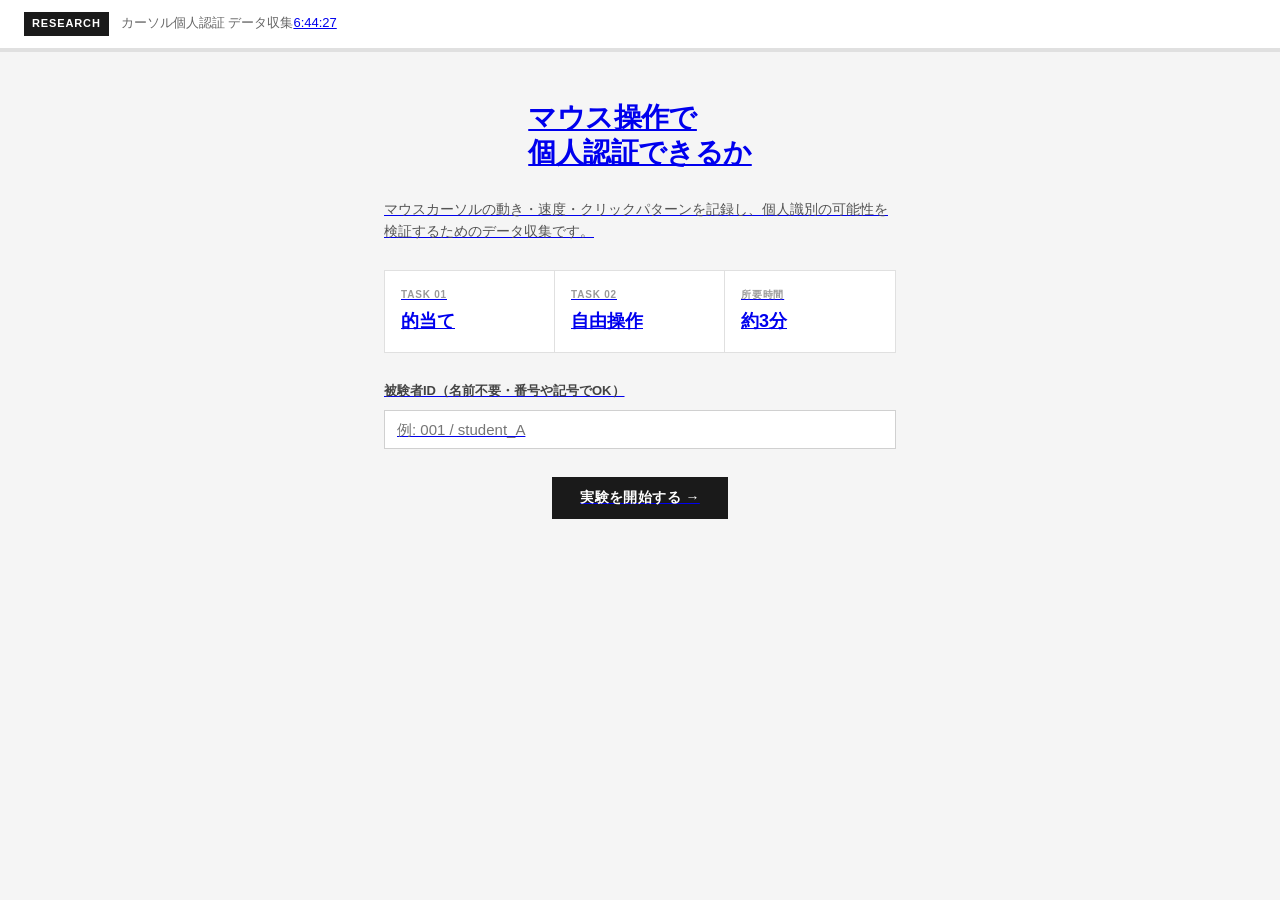
==== commit 85099c63: "Update link path in header title" ====
--- a/index.html
+++ b/index.html
@@ -12,7 +12,7 @@
 <section class="page active" id="page-landing">
     <header class="header">
         <span class="badge">RESEARCH</span>
-        <span class="header-title">カーソル個人認証 データ収集<a href="/auth/index.html>検証ページへ</a></span>
+        <span class="header-title">カーソル個人認証 データ収集<a href="./auth/index.html>検証ページへ</a></span>
     
         <span class="header-right" id="clock"></span>
     </header>
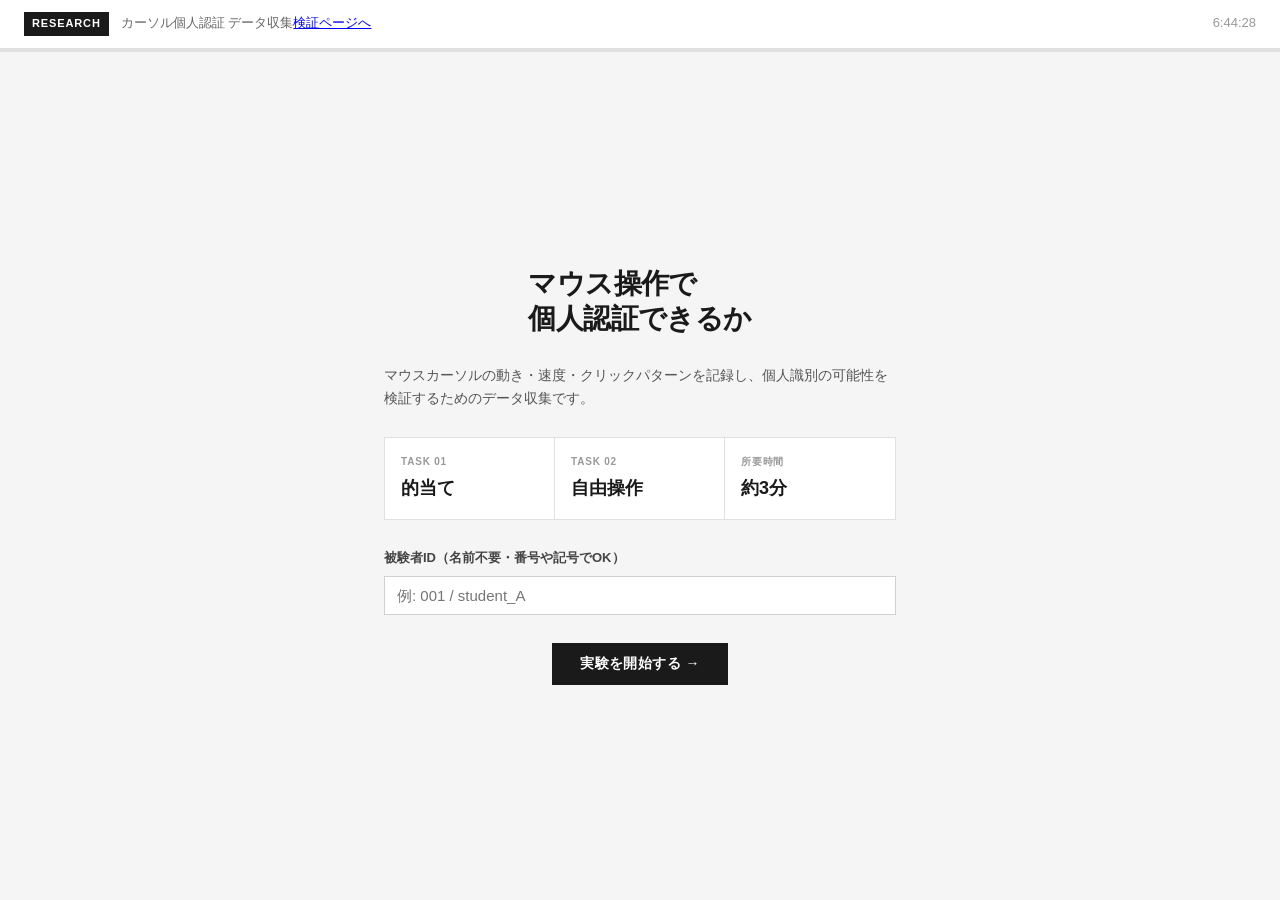
==== commit 8d45eac4: "Fix HTML syntax in header title link" ====
--- a/index.html
+++ b/index.html
@@ -12,7 +12,7 @@
 <section class="page active" id="page-landing">
     <header class="header">
         <span class="badge">RESEARCH</span>
-        <span class="header-title">カーソル個人認証 データ収集<a href="./auth/index.html>検証ページへ</a></span>
+        <span class="header-title">カーソル個人認証 データ収集<a href="./auth/index.html">検証ページへ</a></span>
     
         <span class="header-right" id="clock"></span>
     </header>
